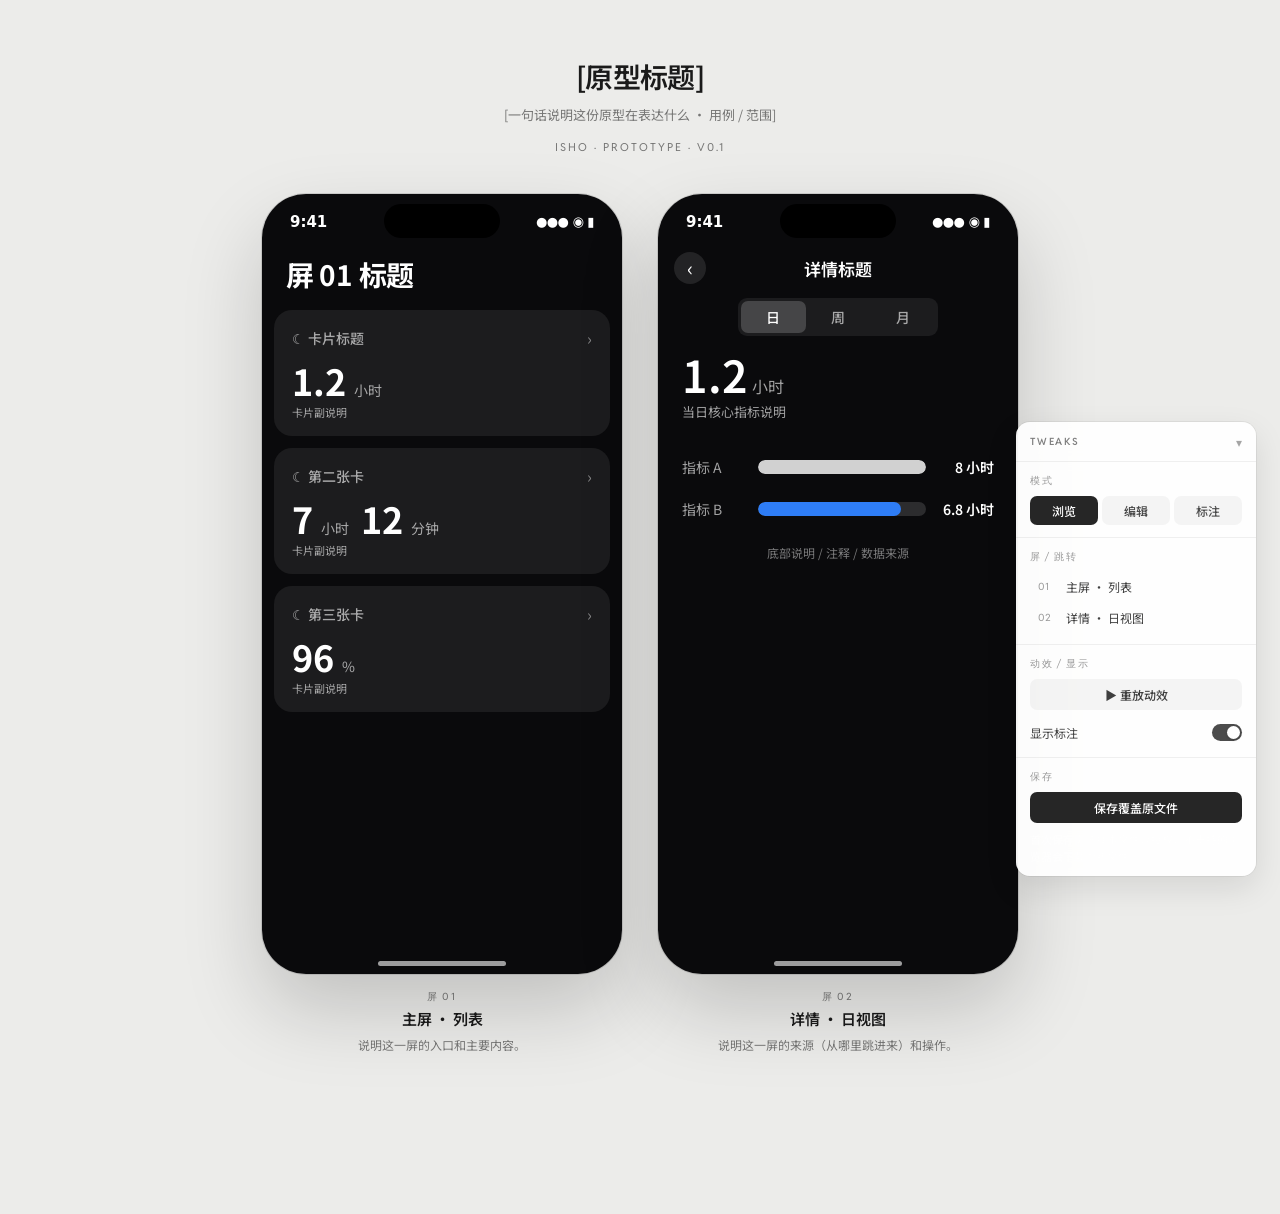
==== prototype-template.html @ 7541272e "原型 HTML 工作流立项 · prd-prototype skill + 模板（编辑 / 标注 / tweaks / FSA 覆盖保存） Co-Authored-By: Claude Opus 4." ====
<!DOCTYPE html>
<html lang="zh-CN">
<head>
<meta charset="UTF-8">
<meta name="viewport" content="width=device-width, initial-scale=1.0">
<title>iSho · 原型模板</title>
<link rel="preconnect" href="https://fonts.googleapis.com">
<link rel="preconnect" href="https://fonts.gstatic.com" crossorigin>
<link href="https://fonts.googleapis.com/css2?family=Noto+Sans+SC:wght@300;400;500;600;700&family=Reddit+Sans:wght@300;400;500;600;700&display=swap" rel="stylesheet">
<style>
  /* ============ Tokens ============ */
  :root {
    --page-bg: #ECECEA;
    --page-ink: #1a1a1a;
    --page-muted: rgba(0,0,0,0.5);
    --page-line: rgba(0,0,0,0.08);

    --phone-bg: #0a0a0c;
    --phone-elev: #1c1c1e;
    --phone-elev-2: #2c2c2e;
    --phone-ink: #ffffff;
    --phone-ink-75: rgba(255,255,255,0.78);
    --phone-ink-60: rgba(255,255,255,0.62);
    --phone-ink-45: rgba(255,255,255,0.45);
    --phone-line: rgba(255,255,255,0.12);
    --accent: #2e7df6;
    --accent-soft: rgba(46,125,246,0.18);

    --annot-color: #ff8a3d;
    --annot-bg: rgba(255,138,61,0.95);

    --r-card: 18px;
    --r-phone: 44px;
    --font: "Noto Sans SC", -apple-system, BlinkMacSystemFont, "PingFang SC", "Helvetica Neue", system-ui, sans-serif;
    --mono: "Reddit Sans", ui-monospace, monospace;
  }

  /* ============ Reset & page ============ */
  * { box-sizing: border-box; }
  html, body { margin: 0; padding: 0; }
  body {
    background: var(--page-bg);
    color: var(--page-ink);
    font-family: var(--font);
    -webkit-font-smoothing: antialiased;
    min-height: 100vh;
  }
  ::-webkit-scrollbar { width: 0; height: 0; }
  button { font: inherit; border: 0; background: none; cursor: pointer; color: inherit; }

  /* ============ Page header ============ */
  .page-header {
    padding: 56px 32px 28px;
    text-align: center;
  }
  .page-header h1 {
    margin: 0 0 8px;
    font-size: 28px;
    font-weight: 600;
    letter-spacing: -0.02em;
  }
  .page-header .sub {
    margin: 0;
    font-size: 13px;
    color: var(--page-muted);
    line-height: 1.7;
    max-width: 720px;
    margin-inline: auto;
  }
  .page-header .meta {
    margin-top: 14px;
    font-family: var(--mono);
    font-size: 11px;
    letter-spacing: 0.18em;
    color: var(--page-muted);
    text-transform: uppercase;
  }

  /* ============ Stage / board ============ */
  .stage {
    position: relative;
    padding: 12px 28px 160px;
  }
  .board {
    display: grid;
    grid-template-columns: repeat(auto-fit, minmax(360px, max-content));
    justify-content: center;
    gap: 56px 36px;
    max-width: 1760px;
    margin: 0 auto;
  }
  .screen-wrap { display: flex; flex-direction: column; align-items: center; }
  .screen-caption {
    margin-top: 16px;
    text-align: center;
    max-width: 340px;
  }
  .screen-caption .st-num {
    font-family: var(--mono);
    font-size: 10px;
    letter-spacing: 0.18em;
    color: var(--page-muted);
    text-transform: uppercase;
  }
  .screen-caption .st-title {
    font-size: 15px;
    font-weight: 600;
    color: var(--page-ink);
    margin-top: 4px;
  }
  .screen-caption .st-desc {
    font-size: 12px;
    color: var(--page-muted);
    margin-top: 6px;
    line-height: 1.6;
  }

  /* ============ Phone frame ============ */
  .phone {
    width: 360px;
    height: 780px;
    border-radius: var(--r-phone);
    position: relative;
    overflow: hidden;
    background: var(--phone-bg);
    box-shadow: 0 36px 80px rgba(0,0,0,0.18), 0 0 0 1px rgba(0,0,0,0.12);
    color: var(--phone-ink);
  }
  .phone .island {
    position: absolute;
    top: 10px;
    left: 50%;
    transform: translateX(-50%);
    width: 116px;
    height: 34px;
    border-radius: 22px;
    background: #000;
    z-index: 50;
  }
  .phone .home-indicator {
    position: absolute;
    bottom: 8px;
    left: 50%;
    transform: translateX(-50%);
    width: 128px;
    height: 5px;
    border-radius: 999px;
    background: rgba(255,255,255,0.6);
    z-index: 60;
  }
  .status-bar {
    position: absolute;
    top: 0;
    left: 0;
    right: 0;
    z-index: 20;
    display: flex;
    align-items: center;
    justify-content: space-between;
    padding: 18px 28px 12px;
    color: var(--phone-ink);
    font-family: -apple-system, "SF Pro", system-ui;
    font-size: 15px;
    font-weight: 600;
    line-height: 20px;
  }
  .status-bar .icons {
    display: inline-flex;
    align-items: center;
    gap: 6px;
    font-size: 13px;
    letter-spacing: -0.5px;
  }
  .screen-body {
    position: absolute;
    inset: 0;
    padding-top: 52px;
    padding-bottom: 26px;
    display: flex;
    flex-direction: column;
    overflow: hidden;
    color: var(--phone-ink);
  }

  /* ============ Stub components (深色) ============ */
  .scr-title {
    padding: 8px 24px 16px;
    font-size: 28px;
    font-weight: 700;
    letter-spacing: -0.01em;
  }
  .scr-list {
    padding: 0 12px;
    flex: 1;
    overflow-y: auto;
  }
  .scr-card {
    background: var(--phone-elev);
    border-radius: var(--r-card);
    padding: 16px 18px;
    margin-bottom: 12px;
    position: relative;
  }
  .scr-card-h {
    display: flex;
    justify-content: space-between;
    align-items: center;
    margin-bottom: 12px;
  }
  .scr-card-t {
    font-size: 14px;
    color: var(--phone-ink-60);
    font-weight: 500;
  }
  .scr-card-arrow {
    color: var(--phone-ink-45);
    font-size: 16px;
  }
  .scr-card-main {
    display: flex;
    align-items: baseline;
    gap: 4px;
  }
  .scr-card-num {
    font-size: 36px;
    font-weight: 700;
    line-height: 1;
  }
  .scr-card-unit {
    font-size: 14px;
    color: var(--phone-ink-60);
    margin-left: 4px;
  }
  .scr-card-label {
    font-size: 11px;
    color: var(--phone-ink-60);
    margin-top: 4px;
  }
  .scr-detail-h {
    display: flex;
    align-items: center;
    padding: 8px 16px;
    height: 44px;
  }
  .scr-back {
    width: 32px;
    height: 32px;
    background: rgba(255,255,255,0.10);
    border-radius: 50%;
    display: inline-flex;
    align-items: center;
    justify-content: center;
    font-size: 20px;
    line-height: 1;
  }
  .scr-detail-title {
    flex: 1;
    text-align: center;
    font-size: 17px;
    font-weight: 600;
    margin-right: 32px;
  }
  .scr-tabs {
    display: flex;
    background: var(--phone-elev);
    border-radius: 9px;
    padding: 3px;
    margin: 8px 80px 16px;
  }
  .scr-tab {
    flex: 1;
    text-align: center;
    padding: 6px 0;
    font-size: 14px;
    color: var(--phone-ink-60);
    border-radius: 7px;
    font-weight: 500;
  }
  .scr-tab.on {
    background: rgba(255,255,255,0.18);
    color: var(--phone-ink);
  }
  .scr-big-num {
    padding: 0 24px 12px;
  }
  .scr-big-num .v {
    font-size: 44px;
    font-weight: 600;
    line-height: 1;
  }
  .scr-big-num .v .u {
    font-size: 16px;
    color: var(--phone-ink-60);
    font-weight: 400;
    margin-left: 4px;
  }
  .scr-big-num .l {
    font-size: 13px;
    color: var(--phone-ink-60);
    margin-top: 6px;
  }
  .scr-bars {
    padding: 24px 24px 0;
    display: flex;
    flex-direction: column;
    gap: 22px;
  }
  .scr-bar-row {
    display: flex;
    align-items: center;
    gap: 12px;
  }
  .scr-bar-key {
    font-size: 14px;
    color: var(--phone-ink-60);
    width: 64px;
    flex-shrink: 0;
  }
  .scr-bar-track {
    flex: 1;
    height: 14px;
    background: var(--phone-elev-2);
    border-radius: 7px;
    overflow: hidden;
  }
  .scr-bar-fill {
    height: 100%;
    border-radius: 7px;
    background: var(--phone-ink-75);
    transition: width 0.6s cubic-bezier(0.16, 1, 0.3, 1);
  }
  .scr-bar-fill.accent { background: var(--accent); }
  .scr-bar-val {
    font-size: 14px;
    font-weight: 600;
    min-width: 56px;
    text-align: right;
  }
  .scr-note {
    padding: 24px;
    font-size: 12px;
    color: var(--phone-ink-45);
    line-height: 1.6;
    text-align: center;
  }

  /* ============ Reveal animation ============ */
  .reveal {
    opacity: 0;
    transform: translateY(20px);
  }
  .reveal.in {
    animation: revealUp 0.7s cubic-bezier(0.16, 1, 0.3, 1) forwards;
  }
  @keyframes revealUp {
    to { opacity: 1; transform: none; }
  }

  /* ============ Tweaks panel ============ */
  .tweaks {
    position: fixed;
    right: 24px;
    bottom: 24px;
    z-index: 9000;
    width: 240px;
    background: rgba(255,255,255,0.92);
    color: #1a1a1a;
    border-radius: 14px;
    box-shadow: 0 12px 32px rgba(0,0,0,0.10), 0 0 0 1px rgba(0,0,0,0.06);
    backdrop-filter: blur(20px);
    -webkit-backdrop-filter: blur(20px);
    font-size: 13px;
    overflow: hidden;
    transition: transform 0.28s cubic-bezier(0.16, 1, 0.3, 1), opacity 0.2s ease;
  }
  .tweaks.collapsed {
    transform: translateY(calc(100% - 40px));
  }
  .tweaks-head {
    display: flex;
    align-items: center;
    justify-content: space-between;
    padding: 10px 14px;
    height: 40px;
    cursor: pointer;
    user-select: none;
    border-bottom: 1px solid rgba(0,0,0,0.06);
  }
  .tweaks-head .t {
    font-family: var(--mono);
    font-size: 10px;
    letter-spacing: 0.18em;
    text-transform: uppercase;
    color: rgba(0,0,0,0.5);
    font-weight: 600;
  }
  .tweaks-head .toggle {
    font-size: 12px;
    color: rgba(0,0,0,0.35);
    transition: transform 0.2s ease;
  }
  .tweaks.collapsed .tweaks-head .toggle { transform: rotate(180deg); }
  .tweaks-body {
    max-height: calc(80vh - 40px);
    overflow-y: auto;
  }
  .tweaks-section {
    padding: 12px 14px;
    border-bottom: 1px solid rgba(0,0,0,0.06);
  }
  .tweaks-section:last-child { border-bottom: 0; }
  .tweaks-section .label {
    font-family: var(--mono);
    font-size: 10px;
    letter-spacing: 0.16em;
    text-transform: uppercase;
    color: rgba(0,0,0,0.4);
    margin-bottom: 8px;
  }
  .tweaks-modes {
    display: grid;
    grid-template-columns: repeat(3, 1fr);
    gap: 4px;
  }
  .tweaks-modes button {
    padding: 6px 4px;
    font-size: 12px;
    font-weight: 500;
    border-radius: 7px;
    background: rgba(0,0,0,0.04);
    color: rgba(0,0,0,0.7);
    transition: background 0.2s ease, color 0.2s ease;
  }
  .tweaks-modes button:hover { background: rgba(0,0,0,0.07); }
  .tweaks-modes button.on {
    background: rgba(0,0,0,0.85);
    color: #fff;
  }
  .tweaks-screens {
    display: flex;
    flex-direction: column;
    gap: 2px;
  }
  .tweaks-screens button {
    text-align: left;
    padding: 6px 8px;
    border-radius: 7px;
    background: transparent;
    color: rgba(0,0,0,0.75);
    font-size: 12px;
    display: flex;
    align-items: center;
    gap: 8px;
  }
  .tweaks-screens button:hover {
    background: rgba(0,0,0,0.05);
  }
  .tweaks-screens button .num {
    font-family: var(--mono);
    font-size: 10px;
    color: rgba(0,0,0,0.4);
    min-width: 20px;
  }
  .tweaks-row {
    display: flex;
    gap: 4px;
    flex-wrap: wrap;
  }
  .tweaks-row button {
    flex: 1;
    min-width: 0;
    padding: 7px 10px;
    font-size: 12px;
    font-weight: 500;
    border-radius: 7px;
    background: rgba(0,0,0,0.04);
    color: rgba(0,0,0,0.75);
    white-space: nowrap;
  }
  .tweaks-row button:hover { background: rgba(0,0,0,0.07); }
  .tweaks-row button.primary {
    background: rgba(0,0,0,0.85);
    color: #fff;
  }
  .tweaks-row button.primary:hover { background: #000; }
  .tweaks-toggle {
    display: flex;
    align-items: center;
    justify-content: space-between;
    padding: 4px 0;
    font-size: 12px;
    color: rgba(0,0,0,0.75);
    cursor: pointer;
  }
  .tweaks-toggle .switch {
    width: 30px;
    height: 17px;
    border-radius: 999px;
    background: rgba(0,0,0,0.18);
    position: relative;
    transition: background 0.2s ease;
  }
  .tweaks-toggle .switch::after {
    content: "";
    position: absolute;
    top: 2px;
    left: 2px;
    width: 13px;
    height: 13px;
    border-radius: 50%;
    background: #fff;
    box-shadow: 0 1px 3px rgba(0,0,0,0.18);
    transition: transform 0.2s ease;
  }
  .tweaks-toggle.on .switch { background: rgba(0,0,0,0.7); }
  .tweaks-toggle.on .switch::after { transform: translateX(13px); }

  /* ============ Edit mode ============ */
  html.mode-edit .__edit:not([contenteditable="true"]) {
    cursor: text;
    outline: 1px dashed transparent;
    outline-offset: 2px;
    border-radius: 2px;
    transition: outline-color 0.15s ease, background 0.15s ease;
  }
  html.mode-edit .__edit:not([contenteditable="true"]):hover {
    outline-color: rgba(46,125,246,0.6);
    background: rgba(46,125,246,0.08);
  }
  html.mode-edit .__edit[contenteditable="true"] {
    outline: 2px solid var(--accent);
    outline-offset: 2px;
    background: rgba(46,125,246,0.12);
  }
  /* 编辑工具条（字号微调） */
  .edit-toolbar {
    position: absolute;
    z-index: 9500;
    display: none;
    gap: 4px;
    padding: 4px;
    background: rgba(20,20,22,0.96);
    border-radius: 10px;
    box-shadow: 0 8px 24px rgba(0,0,0,0.32), 0 0 0 1px rgba(255,255,255,0.08);
    backdrop-filter: blur(16px);
  }
  .edit-toolbar.show { display: inline-flex; }
  .edit-toolbar button {
    padding: 6px 10px;
    border-radius: 6px;
    font-size: 12px;
    font-weight: 500;
    color: rgba(255,255,255,0.9);
    background: rgba(255,255,255,0.06);
  }
  .edit-toolbar button:hover { background: rgba(255,255,255,0.16); }
  .edit-toolbar .sep {
    width: 1px;
    background: rgba(255,255,255,0.1);
    margin: 4px 2px;
  }
  .edit-toolbar .size-val {
    padding: 6px 8px;
    font-size: 11px;
    color: rgba(255,255,255,0.65);
    font-family: var(--mono);
    align-self: center;
  }

  /* ============ Annotate mode ============ */
  html.mode-annot [data-annot-target] {
    cursor: crosshair;
  }
  html.mode-annot [data-annot-target]:hover {
    outline: 2px dashed var(--annot-color);
    outline-offset: 3px;
  }
  /* 候选目标范围：编辑模式下任意可视组件 */
  html.mode-annot .phone *,
  html.mode-annot .screen-wrap * {
    /* 让所有屏内元素可被点击作为标注 target */
  }
  .annot-svg {
    position: absolute;
    inset: 0;
    width: 100%;
    height: 100%;
    pointer-events: none;
    z-index: 7000;
    overflow: visible;
  }
  .annot-svg path {
    fill: none;
    stroke: var(--annot-color);
    stroke-width: 1.5;
    stroke-dasharray: 4 3;
  }
  .annot-svg circle {
    fill: var(--annot-color);
  }
  .annot-layer {
    position: absolute;
    inset: 0;
    pointer-events: none;
    z-index: 7100;
  }
  .annot {
    position: absolute;
    pointer-events: auto;
    background: rgba(255,255,255,0.98);
    color: #1a1a1a;
    padding: 7px 10px;
    border-radius: 8px;
    font-size: 12px;
    line-height: 1.5;
    width: max-content;
    max-width: 240px;
    border: 1px solid rgba(0,0,0,0.08);
    box-shadow: 0 4px 14px rgba(0,0,0,0.10);
    cursor: move;
    white-space: normal;
    overflow-wrap: anywhere;
    word-break: normal;
  }
  .annot:empty::before {
    content: "标注…";
    color: rgba(0,0,0,0.3);
  }
  .annot[contenteditable="true"] {
    outline: 2px solid var(--annot-color);
    outline-offset: 2px;
    background: #fff;
  }
  .annot .x {
    position: absolute;
    top: -7px;
    right: -7px;
    width: 18px;
    height: 18px;
    border-radius: 50%;
    background: #fff;
    color: rgba(0,0,0,0.55);
    font-size: 13px;
    font-weight: 600;
    line-height: 1;
    display: flex;
    align-items: center;
    justify-content: center;
    cursor: pointer;
    border: 1px solid rgba(0,0,0,0.12);
    box-shadow: 0 1px 3px rgba(0,0,0,0.06);
    opacity: 0;
    transition: opacity 0.15s ease;
  }
  .annot:hover .x,
  .annot[contenteditable="true"] .x { opacity: 1; }
  body.hide-annots .annot-svg,
  body.hide-annots .annot-layer { display: none; }

  /* ============ Save toast ============ */
  .toast {
    position: fixed;
    bottom: 24px;
    left: 50%;
    transform: translateX(-50%) translateY(40px);
    z-index: 9999;
    padding: 12px 22px;
    background: rgba(20,20,22,0.96);
    color: #fff;
    border-radius: 999px;
    font-size: 13px;
    box-shadow: 0 12px 32px rgba(0,0,0,0.28);
    opacity: 0;
    transition: opacity 0.25s ease, transform 0.25s ease;
    pointer-events: none;
  }
  .toast.show {
    opacity: 1;
    transform: translateX(-50%) translateY(0);
  }
  .toast.error { background: #c93434; }

  /* ============ Responsive ============ */
  @media (max-width: 760px) {
    .tweaks { width: calc(100% - 32px); right: 16px; bottom: 16px; }
    .page-header { padding: 32px 16px 16px; }
    .stage { padding: 8px 16px 200px; }
  }
</style>
</head>
<body>

  <!-- ============ Page header ============ -->
  <header class="page-header">
    <h1 class="__edit">[原型标题]</h1>
    <p class="sub __edit">[一句话说明这份原型在表达什么 · 用例 / 范围]</p>
    <div class="meta">iSho · prototype · v0.1</div>
  </header>

  <!-- ============ Stage / board ============ -->
  <main class="stage">
    <div class="board" id="board">

      <!-- ===== 屏 01 · 列表（stub，删改/复制） ===== -->
      <div class="screen-wrap reveal" data-screen="screen-1" data-screen-title="主屏 · 列表">
        <div class="phone">
          <div class="island"></div>
          <div class="status-bar">
            <span>9:41</span>
            <span class="icons">●●● ◉ ▮</span>
          </div>
          <div class="screen-body">
            <div class="scr-title __edit">屏 01 标题</div>
            <div class="scr-list">

              <div class="scr-card">
                <div class="scr-card-h">
                  <span class="scr-card-t __edit">☾ 卡片标题</span>
                  <span class="scr-card-arrow">›</span>
                </div>
                <div class="scr-card-main">
                  <span class="scr-card-num __edit">1.2</span>
                  <span class="scr-card-unit __edit">小时</span>
                </div>
                <div class="scr-card-label __edit">卡片副说明</div>
              </div>

              <div class="scr-card">
                <div class="scr-card-h">
                  <span class="scr-card-t __edit">☾ 第二张卡</span>
                  <span class="scr-card-arrow">›</span>
                </div>
                <div class="scr-card-main">
                  <span class="scr-card-num __edit">7</span>
                  <span class="scr-card-unit __edit">小时</span>
                  <span class="scr-card-num __edit" style="margin-left:8px;">12</span>
                  <span class="scr-card-unit __edit">分钟</span>
                </div>
                <div class="scr-card-label __edit">卡片副说明</div>
              </div>

              <div class="scr-card">
                <div class="scr-card-h">
                  <span class="scr-card-t __edit">☾ 第三张卡</span>
                  <span class="scr-card-arrow">›</span>
                </div>
                <div class="scr-card-main">
                  <span class="scr-card-num __edit">96</span>
                  <span class="scr-card-unit __edit">%</span>
                </div>
                <div class="scr-card-label __edit">卡片副说明</div>
              </div>

            </div>
          </div>
          <div class="home-indicator"></div>
        </div>
        <div class="screen-caption">
          <div class="st-num">屏 01</div>
          <div class="st-title __edit">主屏 · 列表</div>
          <div class="st-desc __edit">说明这一屏的入口和主要内容。</div>
        </div>
      </div>

      <!-- ===== 屏 02 · 详情（stub） ===== -->
      <div class="screen-wrap reveal" data-screen="screen-2" data-screen-title="详情 · 日视图">
        <div class="phone">
          <div class="island"></div>
          <div class="status-bar">
            <span>9:41</span>
            <span class="icons">●●● ◉ ▮</span>
          </div>
          <div class="screen-body">
            <div class="scr-detail-h">
              <div class="scr-back">‹</div>
              <div class="scr-detail-title __edit">详情标题</div>
            </div>
            <div class="scr-tabs">
              <div class="scr-tab on __edit">日</div>
              <div class="scr-tab __edit">周</div>
              <div class="scr-tab __edit">月</div>
            </div>
            <div class="scr-big-num">
              <div class="v"><span class="__edit">1.2</span><span class="u __edit">小时</span></div>
              <div class="l __edit">当日核心指标说明</div>
            </div>
            <div class="scr-bars">
              <div class="scr-bar-row">
                <span class="scr-bar-key __edit">指标 A</span>
                <div class="scr-bar-track">
                  <div class="scr-bar-fill" style="width: 100%;"></div>
                </div>
                <span class="scr-bar-val __edit">8 小时</span>
              </div>
              <div class="scr-bar-row">
                <span class="scr-bar-key __edit">指标 B</span>
                <div class="scr-bar-track">
                  <div class="scr-bar-fill accent" style="width: 85%;"></div>
                </div>
                <span class="scr-bar-val __edit">6.8 小时</span>
              </div>
            </div>
            <div class="scr-note __edit">底部说明 / 注释 / 数据来源</div>
          </div>
          <div class="home-indicator"></div>
        </div>
        <div class="screen-caption">
          <div class="st-num">屏 02</div>
          <div class="st-title __edit">详情 · 日视图</div>
          <div class="st-desc __edit">说明这一屏的来源（从哪里跳进来）和操作。</div>
        </div>
      </div>

    </div>

    <!-- 标注层（连线 + 文本框） -->
    <svg class="annot-svg" id="annot-svg" xmlns="http://www.w3.org/2000/svg"></svg>
    <div class="annot-layer" id="annot-layer"></div>
  </main>

  <!-- ============ Tweaks panel ============ -->
  <aside class="tweaks" id="tweaks">
    <div class="tweaks-head" id="tweaks-head">
      <span class="t">Tweaks</span>
      <span class="toggle">▾</span>
    </div>
    <div class="tweaks-body">

      <div class="tweaks-section">
        <div class="label">模式</div>
        <div class="tweaks-modes" id="mode-buttons">
          <button data-mode="browse" class="on">浏览</button>
          <button data-mode="edit">编辑</button>
          <button data-mode="annot">标注</button>
        </div>
      </div>

      <div class="tweaks-section">
        <div class="label">屏 / 跳转</div>
        <div class="tweaks-screens" id="screen-list"></div>
      </div>

      <div class="tweaks-section">
        <div class="label">动效 / 显示</div>
        <div class="tweaks-row" style="margin-bottom: 10px;">
          <button id="btn-replay">▶ 重放动效</button>
        </div>
        <div class="tweaks-toggle" id="annot-toggle">
          <span>显示标注</span>
          <span class="switch"></span>
        </div>
      </div>

      <div class="tweaks-section">
        <div class="label">保存</div>
        <div class="tweaks-row">
          <button id="btn-save" class="primary">保存覆盖原文件</button>
        </div>
        <div style="font-size:11px;color:rgba(255,255,255,0.5);margin-top:8px;line-height:1.5;">
          首次保存需选择本文件以授权；不支持的浏览器会下载为新文件。
        </div>
      </div>

    </div>
  </aside>

  <!-- 浮动编辑工具条 -->
  <div class="edit-toolbar" id="edit-toolbar">
    <button data-cmd="size-down" title="字号减小">A−</button>
    <span class="size-val" id="size-val">—</span>
    <button data-cmd="size-up" title="字号增大">A+</button>
    <span class="sep"></span>
    <button data-cmd="bold" title="加粗"><b>B</b></button>
    <button data-cmd="size-reset" title="重置字号">↺</button>
  </div>

  <div class="toast" id="toast"></div>

  <script>
  (function () {
    'use strict';

    /* ============ 全局状态 ============ */
    const state = {
      mode: 'browse',          // browse | edit | annot
      annotsHidden: false,
      fileHandle: null,        // File System Access API handle
    };

    const $ = (sel, root = document) => root.querySelector(sel);
    const $$ = (sel, root = document) => Array.from(root.querySelectorAll(sel));

    const board = $('#board');
    const annotSvg = $('#annot-svg');
    const annotLayer = $('#annot-layer');
    const editToolbar = $('#edit-toolbar');
    const sizeValEl = $('#size-val');
    const toastEl = $('#toast');

    /* ============ Toast ============ */
    let toastTimer = null;
    function toast(msg, type = 'ok') {
      toastEl.textContent = msg;
      toastEl.classList.toggle('error', type === 'error');
      toastEl.classList.add('show');
      clearTimeout(toastTimer);
      toastTimer = setTimeout(() => toastEl.classList.remove('show'), 2400);
    }

    /* ============ 模式切换 ============ */
    function setMode(mode) {
      state.mode = mode;
      document.documentElement.classList.remove('mode-browse', 'mode-edit', 'mode-annot');
      document.documentElement.classList.add('mode-' + mode);
      $$('#mode-buttons button').forEach(b => {
        b.classList.toggle('on', b.dataset.mode === mode);
      });
      // 退出编辑模式时收起工具条 + 清空 contenteditable
      if (mode !== 'edit') {
        editToolbar.classList.remove('show');
        $$('.__edit[contenteditable="true"]').forEach(el => {
          el.removeAttribute('contenteditable');
        });
      }
    }
    $$('#mode-buttons button').forEach(btn => {
      btn.addEventListener('click', () => setMode(btn.dataset.mode));
    });

    /* ============ 屏导航（自动收集 [data-screen]） ============ */
    function buildScreenList() {
      const list = $('#screen-list');
      list.innerHTML = '';
      $$('[data-screen]', board).forEach((wrap, i) => {
        const num = String(i + 1).padStart(2, '0');
        const title = wrap.dataset.screenTitle || wrap.dataset.screen;
        const btn = document.createElement('button');
        btn.innerHTML = `<span class="num">${num}</span><span>${title}</span>`;
        btn.addEventListener('click', () => {
          wrap.scrollIntoView({ behavior: 'smooth', block: 'center' });
          // 短暂高亮
          wrap.style.transition = 'transform 0.4s ease';
          wrap.style.transform = 'scale(1.02)';
          setTimeout(() => { wrap.style.transform = ''; }, 480);
        });
        list.appendChild(btn);
      });
    }
    buildScreenList();

    /* ============ 重放动效 ============ */
    function replayAnimations() {
      $$('.reveal').forEach(el => {
        el.classList.remove('in');
        // 强制重排
        void el.offsetWidth;
      });
      // 重新触发 IntersectionObserver
      requestAnimationFrame(() => observeReveal());
      // 同时触发条形图动画
      $$('.scr-bar-fill').forEach(el => {
        const w = el.style.width;
        el.style.transition = 'none';
        el.style.width = '0%';
        void el.offsetWidth;
        el.style.transition = '';
        el.style.width = w;
      });
    }
    $('#btn-replay').addEventListener('click', replayAnimations);

    function observeReveal() {
      const io = new IntersectionObserver((entries) => {
        entries.forEach(e => {
          if (e.isIntersecting) {
            e.target.classList.add('in');
            io.unobserve(e.target);
          }
        });
      }, { threshold: 0.12 });
      $$('.reveal').forEach(el => io.observe(el));
    }
    observeReveal();

    /* ============ 标注显隐 toggle ============ */
    const annotToggle = $('#annot-toggle');
    annotToggle.classList.add('on');
    annotToggle.addEventListener('click', () => {
      state.annotsHidden = !state.annotsHidden;
      document.body.classList.toggle('hide-annots', state.annotsHidden);
      annotToggle.classList.toggle('on', !state.annotsHidden);
    });

    /* ============ Tweaks 折叠 ============ */
    $('#tweaks-head').addEventListener('click', () => {
      $('#tweaks').classList.toggle('collapsed');
    });

    /* ============ 编辑模式：contenteditable + 字号工具条 ============ */
    function isEditable(el) {
      return el && el.classList && el.classList.contains('__edit');
    }

    function enterEdit(el) {
      if (state.mode !== 'edit') return;
      if (el.isContentEditable) return;
      // 关掉别的 editing 元素
      $$('.__edit[contenteditable="true"]').forEach(o => {
        if (o !== el) o.removeAttribute('contenteditable');
      });
      el.contentEditable = 'true';
      el.focus();
      // 全选当前内容（首次点击直接覆盖输入）
      const sel = window.getSelection();
      sel.removeAllRanges();
      const range = document.createRange();
      range.selectNodeContents(el);
      sel.addRange(range);
      showEditToolbar(el);
    }

    function exitEdit(el) {
      if (!el || !el.classList) return;
      el.removeAttribute('contenteditable');
    }

    function getCurrentFontSize(el) {
      const inline = el.style.fontSize;
      if (inline) return parseFloat(inline);
      return parseFloat(getComputedStyle(el).fontSize) || 14;
    }

    function setFontSize(el, px) {
      el.style.fontSize = px + 'px';
      sizeValEl.textContent = Math.round(px) + 'px';
      positionEditToolbar(el);
    }

    function showEditToolbar(el) {
      editToolbar.dataset.targetSize = getCurrentFontSize(el);
      sizeValEl.textContent = Math.round(getCurrentFontSize(el)) + 'px';
      editToolbar.classList.add('show');
      positionEditToolbar(el);
    }

    function positionEditToolbar(el) {
      if (!el) return;
      const rect = el.getBoundingClientRect();
      const tbRect = editToolbar.getBoundingClientRect();
      // 默认放在元素右上角；超出视口时切到下方
      let top = rect.top - tbRect.height - 8 + window.scrollY;
      let left = rect.left + window.scrollX;
      if (top < window.scrollY + 4) top = rect.bottom + 8 + window.scrollY;
      // 限制不超出视口右边
      const maxLeft = window.scrollX + window.innerWidth - tbRect.width - 8;
      if (left > maxLeft) left = maxLeft;
      if (left < window.scrollX + 8) left = window.scrollX + 8;
      editToolbar.style.top = top + 'px';
      editToolbar.style.left = left + 'px';
    }

    document.addEventListener('click', (e) => {
      if (state.mode !== 'edit') return;
      const el = e.target.closest('.__edit');
      if (el) {
        enterEdit(el);
      } else if (!e.target.closest('.edit-toolbar')) {
        // 点空白处退出当前编辑
        $$('.__edit[contenteditable="true"]').forEach(exitEdit);
        editToolbar.classList.remove('show');
      }
    });

    // 编辑工具条点击
    editToolbar.addEventListener('mousedown', (e) => {
      // 不让 toolbar 自身的 mousedown 触发 blur 进而失焦
      e.preventDefault();
    });
    editToolbar.addEventListener('click', (e) => {
      const btn = e.target.closest('button');
      if (!btn) return;
      const cmd = btn.dataset.cmd;
      const focused = $('.__edit[contenteditable="true"]');
      if (!focused) return;
      const cur = getCurrentFontSize(focused);
      if (cmd === 'size-up') setFontSize(focused, cur + 1);
      else if (cmd === 'size-down') setFontSize(focused, Math.max(8, cur - 1));
      else if (cmd === 'size-reset') {
        focused.style.fontSize = '';
        sizeValEl.textContent = Math.round(getCurrentFontSize(focused)) + 'px';
      } else if (cmd === 'bold') {
        document.execCommand('bold');
      }
    });

    // 滚动 / resize 时跟随
    window.addEventListener('scroll', () => {
      const focused = $('.__edit[contenteditable="true"]');
      if (focused && editToolbar.classList.contains('show')) positionEditToolbar(focused);
      relayoutAnnotations();
    }, { passive: true });
    window.addEventListener('resize', () => {
      const focused = $('.__edit[contenteditable="true"]');
      if (focused && editToolbar.classList.contains('show')) positionEditToolbar(focused);
      relayoutAnnotations();
    });

    /* ============ 标注模式 ============ */
    let annotSeq = 0;
    function nextAnnotId() { return 'a' + (++annotSeq); }

    // 把目标元素稳定标记到 data-annot-id（便于序列化）
    function ensureTargetId(el) {
      if (!el.dataset.annotKey) {
        el.dataset.annotKey = 'k' + Math.random().toString(36).slice(2, 9);
      }
      return el.dataset.annotKey;
    }

    function findTargetByKey(key) {
      return board.querySelector('[data-annot-key="' + key + '"]');
    }

    function relayoutAnnotations() {
      $$('.annot', annotLayer).forEach(updateAnnotLine);
    }

    function updateAnnotLine(annot) {
      const key = annot.dataset.target;
      const target = findTargetByKey(key);
      const path = annotSvg.querySelector('[data-for="' + annot.dataset.id + '"]');
      const dot = annotSvg.querySelector('[data-for-dot="' + annot.dataset.id + '"]');
      if (!target || !path) return;
      const stageRect = annotLayer.getBoundingClientRect();
      const tRect = target.getBoundingClientRect();
      const aRect = annot.getBoundingClientRect();
      // 转成 stage 坐标系
      const t = {
        x: tRect.left + tRect.width / 2 - stageRect.left,
        y: tRect.top + tRect.height / 2 - stageRect.top,
      };
      const a = {
        x: aRect.left - stageRect.left,
        y: aRect.top + aRect.height / 2 - stageRect.top,
      };
      // 从标注左侧 → target 中心
      const c1x = a.x - 30;
      const c1y = a.y;
      const c2x = t.x + 30;
      const c2y = t.y;
      path.setAttribute('d', `M ${a.x} ${a.y} C ${c1x} ${c1y}, ${c2x} ${c2y}, ${t.x} ${t.y}`);
      if (dot) {
        dot.setAttribute('cx', t.x);
        dot.setAttribute('cy', t.y);
      }
    }

    function createAnnot(target, opts = {}) {
      const id = opts.id || nextAnnotId();
      const key = ensureTargetId(target);
      const stageRect = annotLayer.getBoundingClientRect();
      const tRect = target.getBoundingClientRect();

      const annot = document.createElement('div');
      annot.className = 'annot';
      annot.dataset.id = id;
      annot.dataset.target = key;
      annot.contentEditable = 'true';
      annot.textContent = opts.text || '';

      const closeBtn = document.createElement('span');
      closeBtn.className = 'x';
      closeBtn.textContent = '×';
      closeBtn.addEventListener('mousedown', (e) => { e.stopPropagation(); });
      closeBtn.addEventListener('click', (e) => {
        e.stopPropagation();
        removeAnnot(annot);
      });
      annot.appendChild(closeBtn);

      // 临时放屏外，append 后用实际宽高定位（避免被推到屏外被压成竖排）
      annot.style.left = '-9999px';
      annot.style.top = '0px';
      annotLayer.appendChild(annot);

      let left, top;
      if (opts.left != null && opts.top != null) {
        left = opts.left;
        top = opts.top;
      } else {
        // 用 max-width 作为最坏估计宽度——空标注 offsetWidth 很小，但用户输入后会撑到 240
        const aw = Math.max(annot.offsetWidth, 200);
        const ah = annot.offsetHeight;
        const stageWidth = annotLayer.offsetWidth;
        // 默认放右侧
        left = (tRect.right - stageRect.left) + 24;
        top = (tRect.top - stageRect.top) + tRect.height / 2 - ah / 2;
        // 右侧放不下 → 挪到左侧
        if (left + aw + 8 > stageWidth) {
          left = (tRect.left - stageRect.left) - aw - 24;
        }
        if (left < 8) left = 8;
        if (top < 8) top = 8;
      }
      annot.style.left = left + 'px';
      annot.style.top = top + 'px';

      // 连线 path + 端点圆
      const svgNs = 'http://www.w3.org/2000/svg';
      const path = document.createElementNS(svgNs, 'path');
      path.dataset.for = id;
      annotSvg.appendChild(path);
      const dot = document.createElementNS(svgNs, 'circle');
      dot.setAttribute('r', '3.5');
      dot.dataset.forDot = id;
      annotSvg.appendChild(dot);

      makeAnnotDraggable(annot);

      // 立刻聚焦，方便输入
      if (!opts.skipFocus) {
        setTimeout(() => {
          annot.focus();
          const sel = window.getSelection();
          sel.removeAllRanges();
          const r = document.createRange();
          r.selectNodeContents(annot);
          sel.addRange(r);
        }, 0);
      }

      updateAnnotLine(annot);
      return annot;
    }

    function removeAnnot(annot) {
      const id = annot.dataset.id;
      const path = annotSvg.querySelector('[data-for="' + id + '"]');
      const dot = annotSvg.querySelector('[data-for-dot="' + id + '"]');
      if (path) path.remove();
      if (dot) dot.remove();
      annot.remove();
    }

    function makeAnnotDraggable(annot) {
      let dragging = false;
      let offsetX = 0, offsetY = 0;
      annot.addEventListener('mousedown', (e) => {
        // 只有在标注本身（非编辑文字）拖动时生效；按住 Alt 键拖动总是生效
        if (e.target.classList.contains('x')) return;
        if (annot.isContentEditable && !e.altKey) return;
        dragging = true;
        const r = annot.getBoundingClientRect();
        offsetX = e.clientX - r.left;
        offsetY = e.clientY - r.top;
        e.preventDefault();
      });
      window.addEventListener('mousemove', (e) => {
        if (!dragging) return;
        const stageRect = annotLayer.getBoundingClientRect();
        const left = e.clientX - stageRect.left - offsetX;
        const top = e.clientY - stageRect.top - offsetY;
        annot.style.left = left + 'px';
        annot.style.top = top + 'px';
        updateAnnotLine(annot);
      });
      window.addEventListener('mouseup', () => { dragging = false; });
    }

    // 标注模式下点击 target 创建标注
    document.addEventListener('click', (e) => {
      if (state.mode !== 'annot') return;
      // 忽略 tweaks / 标注本身 / 编辑工具条
      if (e.target.closest('.tweaks') || e.target.closest('.annot') || e.target.closest('.edit-toolbar')) return;
      // 只在 board 内创建
      const target = e.target.closest('.phone, .screen-caption, .screen-wrap');
      if (!target || !board.contains(target)) return;
      // 允许把任意 inner 元素作为 target；如果点的是 phone 框本身，仍以最具体的 inner 为准
      const inner = e.target.closest('.scr-card, .scr-tabs, .scr-tab, .scr-bar-row, .scr-detail-h, .scr-back, .scr-detail-title, .scr-title, .scr-card-t, .scr-card-num, .scr-card-label, .scr-big-num, .scr-note, .island, .home-indicator, .status-bar, .screen-caption, .screen-body');
      const real = inner && target.contains(inner) ? inner : target;
      createAnnot(real);
      e.preventDefault();
      e.stopPropagation();
    }, true);

    /* ============ 保存：File System Access API + 下载兜底 ============ */
    function cleanCloneForSave() {
      const clone = document.documentElement.cloneNode(true);
      // 1. 去掉 mode-* class
      clone.classList.remove('mode-browse', 'mode-edit', 'mode-annot');
      // 2. 去掉 reveal in（恢复初始）→ 不动；保留 in 才能让保存后打开看起来一样
      // 3. 标注层保留（含 SVG / 文本框 contenteditable=false）
      clone.querySelectorAll('.annot').forEach(el => {
        el.removeAttribute('contenteditable');
      });
      clone.querySelectorAll('.__edit[contenteditable]').forEach(el => {
        el.removeAttribute('contenteditable');
      });
      // 4. tweaks panel 不持久化"折叠"状态
      const tw = clone.querySelector('.tweaks');
      if (tw) tw.classList.remove('collapsed');
      // 5. toast 清空
      const t = clone.querySelector('.toast');
      if (t) {
        t.classList.remove('show', 'error');
        t.textContent = '';
      }
      // 6. 编辑工具条清掉 inline style 与 show class
      const tb = clone.querySelector('.edit-toolbar');
      if (tb) {
        tb.classList.remove('show');
        tb.style.cssText = '';
      }
      // 7. body 上的 hide-annots 保留，让用户的偏好持久化
      return '<!DOCTYPE html>\n' + clone.outerHTML;
    }

    async function saveViaFSA() {
      const html = cleanCloneForSave();
      try {
        if (!state.fileHandle) {
          if (!window.showSaveFilePicker) throw new Error('NO_FSA');
          const suggested = (location.pathname.split('/').pop() || 'prototype.html').split('?')[0];
          state.fileHandle = await window.showSaveFilePicker({
            suggestedName: suggested,
            types: [{ description: 'HTML', accept: { 'text/html': ['.html', '.htm'] } }],
          });
        }
        // 写权限验证
        const perm = await state.fileHandle.queryPermission({ mode: 'readwrite' });
        if (perm !== 'granted') {
          const ask = await state.fileHandle.requestPermission({ mode: 'readwrite' });
          if (ask !== 'granted') throw new Error('PERM_DENIED');
        }
        const w = await state.fileHandle.createWritable();
        await w.write(html);
        await w.close();
        toast('已覆盖保存 · ' + state.fileHandle.name);
      } catch (err) {
        if (err && err.name === 'AbortError') return; // 用户取消
        if (err && err.message === 'NO_FSA') {
          fallbackDownload(html);
        } else {
          console.error(err);
          toast('保存失败：' + (err.message || err), 'error');
        }
      }
    }

    function fallbackDownload(html) {
      const blob = new Blob([html], { type: 'text/html;charset=utf-8' });
      const url = URL.createObjectURL(blob);
      const a = document.createElement('a');
      a.href = url;
      a.download = (location.pathname.split('/').pop() || 'prototype.html').split('?')[0];
      a.click();
      URL.revokeObjectURL(url);
      toast('当前浏览器不支持原地覆盖 · 已下载新文件');
    }

    $('#btn-save').addEventListener('click', saveViaFSA);

    // Cmd/Ctrl+S 触发保存
    window.addEventListener('keydown', (e) => {
      if ((e.metaKey || e.ctrlKey) && e.key.toLowerCase() === 's') {
        e.preventDefault();
        saveViaFSA();
      }
      // Esc 退出编辑/标注模式
      if (e.key === 'Escape' && state.mode !== 'browse') {
        setMode('browse');
      }
    });

    /* ============ 初始化：恢复已存的标注（若文件里已有 .annot DOM） ============ */
    function rebindExistingAnnots() {
      $$('.annot', annotLayer).forEach(annot => {
        // 给目标元素恢复 key 索引
        const id = annot.dataset.id || nextAnnotId();
        annot.dataset.id = id;
        // 恢复 close 按钮（如果序列化丢失）
        if (!annot.querySelector('.x')) {
          const closeBtn = document.createElement('span');
          closeBtn.className = 'x';
          closeBtn.textContent = '×';
          closeBtn.addEventListener('click', (e) => { e.stopPropagation(); removeAnnot(annot); });
          annot.appendChild(closeBtn);
        } else {
          annot.querySelector('.x').addEventListener('click', (e) => { e.stopPropagation(); removeAnnot(annot); });
        }
        // 标注内容默认非编辑态
        annot.removeAttribute('contenteditable');
        // 让标注模式 / 双击进入编辑
        annot.addEventListener('dblclick', () => {
          annot.contentEditable = 'true';
          annot.focus();
        });
        annot.addEventListener('blur', () => annot.removeAttribute('contenteditable'));
        makeAnnotDraggable(annot);
        updateAnnotLine(annot);
      });
      // SVG path/circle 在文件里序列化下来即可，无需重建
    }
    rebindExistingAnnots();

    // 也给新创建的标注挂双击进入编辑（createAnnot 内已默认 contentEditable，但 blur 后需要重新进入）
    document.addEventListener('dblclick', (e) => {
      const an = e.target.closest('.annot');
      if (!an) return;
      an.contentEditable = 'true';
      an.focus();
    });
    document.addEventListener('blur', (e) => {
      if (e.target && e.target.classList && e.target.classList.contains('annot')) {
        e.target.removeAttribute('contenteditable');
      }
    }, true);

    setMode('browse');
  })();
  </script>

</body>
</html>
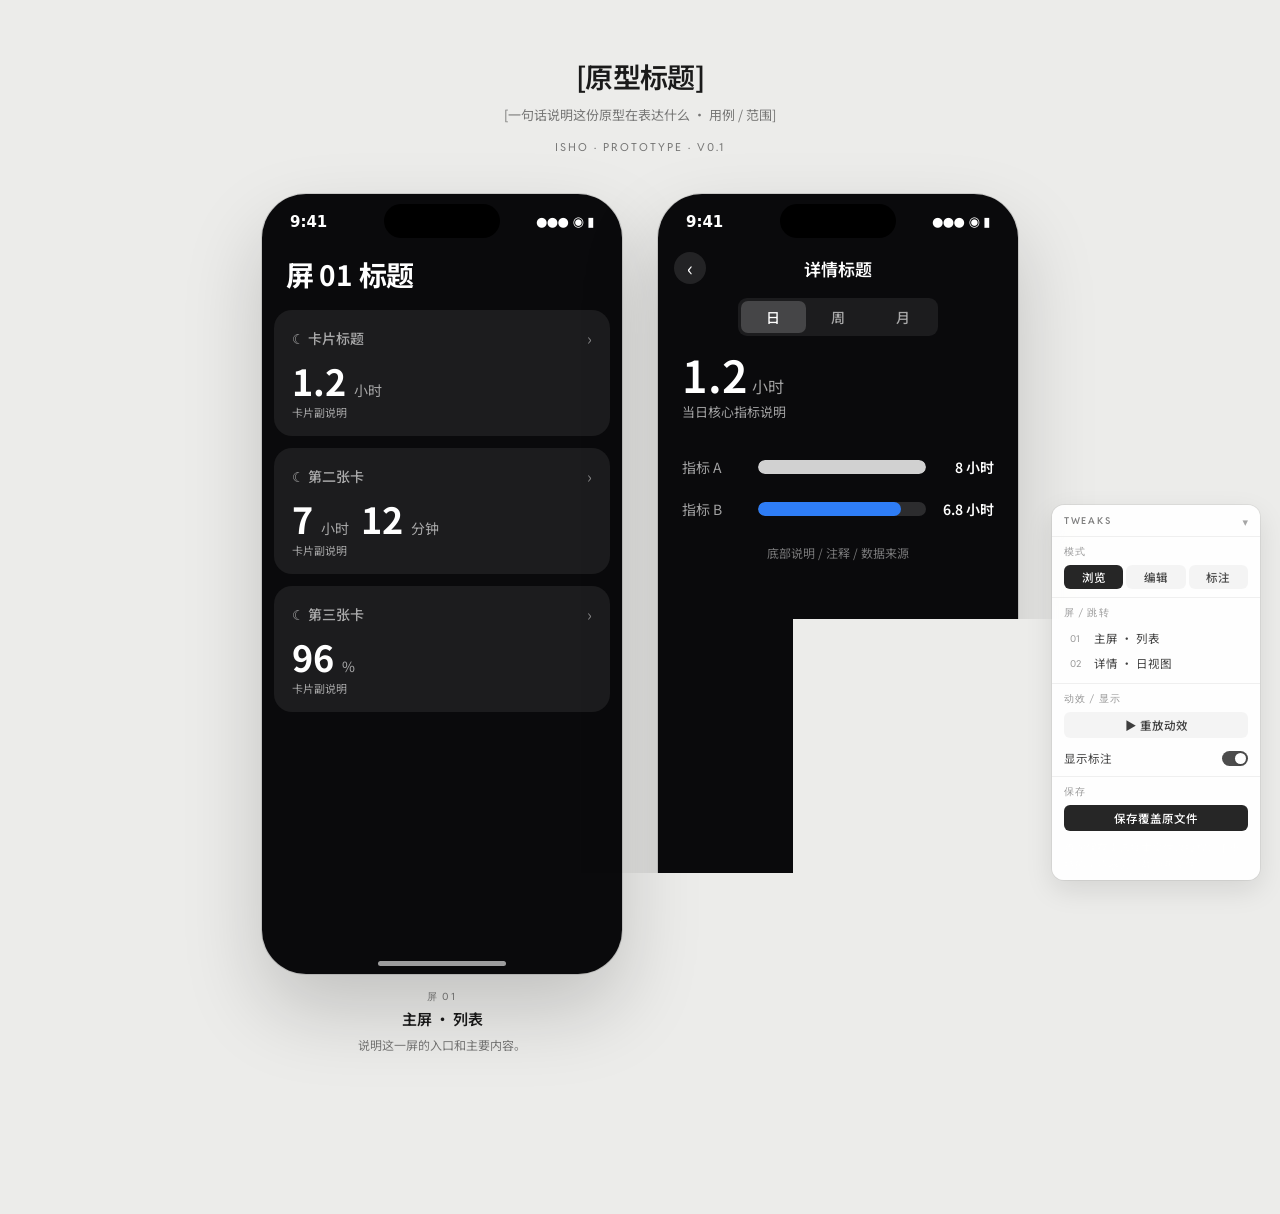
==== commit 31a63447: "原型模板打磨 · 编辑覆盖补 6 类元素 / 标注阈值拖动+自适应 / Tweaks 紧凑版 / Skill 强化禁改区 Co-Authored-By: Claude Opus 4.7 (1M con" ====
--- a/prototype-template.html
+++ b/prototype-template.html
@@ -359,74 +359,74 @@
   /* ============ Tweaks panel ============ */
   .tweaks {
     position: fixed;
-    right: 24px;
-    bottom: 24px;
+    right: 20px;
+    bottom: 20px;
     z-index: 9000;
-    width: 240px;
+    width: 208px;
     background: rgba(255,255,255,0.92);
     color: #1a1a1a;
-    border-radius: 14px;
-    box-shadow: 0 12px 32px rgba(0,0,0,0.10), 0 0 0 1px rgba(0,0,0,0.06);
+    border-radius: 12px;
+    box-shadow: 0 10px 28px rgba(0,0,0,0.10), 0 0 0 1px rgba(0,0,0,0.06);
     backdrop-filter: blur(20px);
     -webkit-backdrop-filter: blur(20px);
-    font-size: 13px;
+    font-size: 12px;
     overflow: hidden;
     transition: transform 0.28s cubic-bezier(0.16, 1, 0.3, 1), opacity 0.2s ease;
   }
   .tweaks.collapsed {
-    transform: translateY(calc(100% - 40px));
+    transform: translateY(calc(100% - 32px));
   }
   .tweaks-head {
     display: flex;
     align-items: center;
     justify-content: space-between;
-    padding: 10px 14px;
-    height: 40px;
+    padding: 6px 12px;
+    height: 32px;
     cursor: pointer;
     user-select: none;
     border-bottom: 1px solid rgba(0,0,0,0.06);
   }
   .tweaks-head .t {
     font-family: var(--mono);
-    font-size: 10px;
+    font-size: 9.5px;
     letter-spacing: 0.18em;
     text-transform: uppercase;
     color: rgba(0,0,0,0.5);
     font-weight: 600;
   }
   .tweaks-head .toggle {
-    font-size: 12px;
+    font-size: 11px;
     color: rgba(0,0,0,0.35);
     transition: transform 0.2s ease;
   }
   .tweaks.collapsed .tweaks-head .toggle { transform: rotate(180deg); }
   .tweaks-body {
-    max-height: calc(80vh - 40px);
+    max-height: calc(80vh - 32px);
     overflow-y: auto;
   }
   .tweaks-section {
-    padding: 12px 14px;
+    padding: 8px 12px;
     border-bottom: 1px solid rgba(0,0,0,0.06);
   }
   .tweaks-section:last-child { border-bottom: 0; }
   .tweaks-section .label {
     font-family: var(--mono);
-    font-size: 10px;
-    letter-spacing: 0.16em;
+    font-size: 9.5px;
+    letter-spacing: 0.14em;
     text-transform: uppercase;
     color: rgba(0,0,0,0.4);
-    margin-bottom: 8px;
+    margin-bottom: 6px;
   }
   .tweaks-modes {
     display: grid;
     grid-template-columns: repeat(3, 1fr);
-    gap: 4px;
+    gap: 3px;
   }
   .tweaks-modes button {
-    padding: 6px 4px;
-    font-size: 12px;
+    padding: 4px 2px;
+    font-size: 11.5px;
     font-weight: 500;
-    border-radius: 7px;
+    border-radius: 6px;
     background: rgba(0,0,0,0.04);
     color: rgba(0,0,0,0.7);
     transition: background 0.2s ease, color 0.2s ease;
@@ -439,40 +439,40 @@
   .tweaks-screens {
     display: flex;
     flex-direction: column;
-    gap: 2px;
+    gap: 1px;
   }
   .tweaks-screens button {
     text-align: left;
-    padding: 6px 8px;
-    border-radius: 7px;
+    padding: 4px 6px;
+    border-radius: 6px;
     background: transparent;
     color: rgba(0,0,0,0.75);
-    font-size: 12px;
+    font-size: 11.5px;
     display: flex;
     align-items: center;
-    gap: 8px;
+    gap: 6px;
   }
   .tweaks-screens button:hover {
     background: rgba(0,0,0,0.05);
   }
   .tweaks-screens button .num {
     font-family: var(--mono);
-    font-size: 10px;
+    font-size: 9.5px;
     color: rgba(0,0,0,0.4);
-    min-width: 20px;
+    min-width: 18px;
   }
   .tweaks-row {
     display: flex;
-    gap: 4px;
+    gap: 3px;
     flex-wrap: wrap;
   }
   .tweaks-row button {
     flex: 1;
     min-width: 0;
-    padding: 7px 10px;
-    font-size: 12px;
+    padding: 5px 8px;
+    font-size: 11.5px;
     font-weight: 500;
-    border-radius: 7px;
+    border-radius: 6px;
     background: rgba(0,0,0,0.04);
     color: rgba(0,0,0,0.75);
     white-space: nowrap;
@@ -487,14 +487,14 @@
     display: flex;
     align-items: center;
     justify-content: space-between;
-    padding: 4px 0;
-    font-size: 12px;
+    padding: 2px 0;
+    font-size: 11.5px;
     color: rgba(0,0,0,0.75);
     cursor: pointer;
   }
   .tweaks-toggle .switch {
-    width: 30px;
-    height: 17px;
+    width: 26px;
+    height: 15px;
     border-radius: 999px;
     background: rgba(0,0,0,0.18);
     position: relative;
@@ -505,15 +505,15 @@
     position: absolute;
     top: 2px;
     left: 2px;
-    width: 13px;
-    height: 13px;
+    width: 11px;
+    height: 11px;
     border-radius: 50%;
     background: #fff;
     box-shadow: 0 1px 3px rgba(0,0,0,0.18);
     transition: transform 0.2s ease;
   }
   .tweaks-toggle.on .switch { background: rgba(0,0,0,0.7); }
-  .tweaks-toggle.on .switch::after { transform: translateX(13px); }
+  .tweaks-toggle.on .switch::after { transform: translateX(11px); }
 
   /* ============ Edit mode ============ */
   html.mode-edit .__edit:not([contenteditable="true"]) {
@@ -614,13 +614,14 @@
     font-size: 12px;
     line-height: 1.5;
     width: max-content;
-    max-width: 240px;
+    max-width: 320px;
     border: 1px solid rgba(0,0,0,0.08);
     box-shadow: 0 4px 14px rgba(0,0,0,0.10);
     cursor: move;
-    white-space: normal;
+    white-space: pre-wrap;
     overflow-wrap: anywhere;
     word-break: normal;
+    user-select: none;
   }
   .annot:empty::before {
     content: "标注…";
@@ -630,6 +631,12 @@
     outline: 2px solid var(--annot-color);
     outline-offset: 2px;
     background: #fff;
+    cursor: text;
+    user-select: text;
+  }
+  .annot.dragging {
+    box-shadow: 0 8px 20px rgba(0,0,0,0.18);
+    opacity: 0.92;
   }
   .annot .x {
     position: absolute;
@@ -694,7 +701,7 @@
   <header class="page-header">
     <h1 class="__edit">[原型标题]</h1>
     <p class="sub __edit">[一句话说明这份原型在表达什么 · 用例 / 范围]</p>
-    <div class="meta">iSho · prototype · v0.1</div>
+    <div class="meta __edit">iSho · prototype · v0.1</div>
   </header>
 
   <!-- ============ Stage / board ============ -->
@@ -706,8 +713,8 @@
         <div class="phone">
           <div class="island"></div>
           <div class="status-bar">
-            <span>9:41</span>
-            <span class="icons">●●● ◉ ▮</span>
+            <span class="__edit">9:41</span>
+            <span class="icons __edit">●●● ◉ ▮</span>
           </div>
           <div class="screen-body">
             <div class="scr-title __edit">屏 01 标题</div>
@@ -716,7 +723,7 @@
               <div class="scr-card">
                 <div class="scr-card-h">
                   <span class="scr-card-t __edit">☾ 卡片标题</span>
-                  <span class="scr-card-arrow">›</span>
+                  <span class="scr-card-arrow __edit">›</span>
                 </div>
                 <div class="scr-card-main">
                   <span class="scr-card-num __edit">1.2</span>
@@ -728,7 +735,7 @@
               <div class="scr-card">
                 <div class="scr-card-h">
                   <span class="scr-card-t __edit">☾ 第二张卡</span>
-                  <span class="scr-card-arrow">›</span>
+                  <span class="scr-card-arrow __edit">›</span>
                 </div>
                 <div class="scr-card-main">
                   <span class="scr-card-num __edit">7</span>
@@ -742,7 +749,7 @@
               <div class="scr-card">
                 <div class="scr-card-h">
                   <span class="scr-card-t __edit">☾ 第三张卡</span>
-                  <span class="scr-card-arrow">›</span>
+                  <span class="scr-card-arrow __edit">›</span>
                 </div>
                 <div class="scr-card-main">
                   <span class="scr-card-num __edit">96</span>
@@ -756,7 +763,7 @@
           <div class="home-indicator"></div>
         </div>
         <div class="screen-caption">
-          <div class="st-num">屏 01</div>
+          <div class="st-num __edit">屏 01</div>
           <div class="st-title __edit">主屏 · 列表</div>
           <div class="st-desc __edit">说明这一屏的入口和主要内容。</div>
         </div>
@@ -767,12 +774,12 @@
         <div class="phone">
           <div class="island"></div>
           <div class="status-bar">
-            <span>9:41</span>
-            <span class="icons">●●● ◉ ▮</span>
+            <span class="__edit">9:41</span>
+            <span class="icons __edit">●●● ◉ ▮</span>
           </div>
           <div class="screen-body">
             <div class="scr-detail-h">
-              <div class="scr-back">‹</div>
+              <div class="scr-back __edit">‹</div>
               <div class="scr-detail-title __edit">详情标题</div>
             </div>
             <div class="scr-tabs">
@@ -805,7 +812,7 @@
           <div class="home-indicator"></div>
         </div>
         <div class="screen-caption">
-          <div class="st-num">屏 02</div>
+          <div class="st-num __edit">屏 02</div>
           <div class="st-title __edit">详情 · 日视图</div>
           <div class="st-desc __edit">说明这一屏的来源（从哪里跳进来）和操作。</div>
         </div>
@@ -1243,28 +1250,41 @@
     }
 
     function makeAnnotDraggable(annot) {
-      let dragging = false;
-      let offsetX = 0, offsetY = 0;
       annot.addEventListener('mousedown', (e) => {
-        // 只有在标注本身（非编辑文字）拖动时生效；按住 Alt 键拖动总是生效
         if (e.target.classList.contains('x')) return;
-        if (annot.isContentEditable && !e.altKey) return;
-        dragging = true;
         const r = annot.getBoundingClientRect();
-        offsetX = e.clientX - r.left;
-        offsetY = e.clientY - r.top;
-        e.preventDefault();
+        const offsetX = e.clientX - r.left;
+        const offsetY = e.clientY - r.top;
+        const startX = e.clientX, startY = e.clientY;
+        let dragging = false;
+
+        function onMove(ev) {
+          if (!dragging) {
+            // 4px 阈值后才进入拖动，避免和单击/文本选择冲突
+            if (Math.abs(ev.clientX - startX) < 4 && Math.abs(ev.clientY - startY) < 4) return;
+            dragging = true;
+            // 拖动开始：退出编辑态 + 清选区
+            if (annot.isContentEditable) annot.removeAttribute('contenteditable');
+            const sel = window.getSelection();
+            if (sel) sel.removeAllRanges();
+            annot.classList.add('dragging');
+          }
+          ev.preventDefault();
+          const stageRect = annotLayer.getBoundingClientRect();
+          annot.style.left = (ev.clientX - stageRect.left - offsetX) + 'px';
+          annot.style.top = (ev.clientY - stageRect.top - offsetY) + 'px';
+          updateAnnotLine(annot);
+        }
+
+        function onUp() {
+          window.removeEventListener('mousemove', onMove);
+          window.removeEventListener('mouseup', onUp);
+          if (dragging) annot.classList.remove('dragging');
+        }
+
+        window.addEventListener('mousemove', onMove);
+        window.addEventListener('mouseup', onUp);
       });
-      window.addEventListener('mousemove', (e) => {
-        if (!dragging) return;
-        const stageRect = annotLayer.getBoundingClientRect();
-        const left = e.clientX - stageRect.left - offsetX;
-        const top = e.clientY - stageRect.top - offsetY;
-        annot.style.left = left + 'px';
-        annot.style.top = top + 'px';
-        updateAnnotLine(annot);
-      });
-      window.addEventListener('mouseup', () => { dragging = false; });
     }
 
     // 标注模式下点击 target 创建标注
